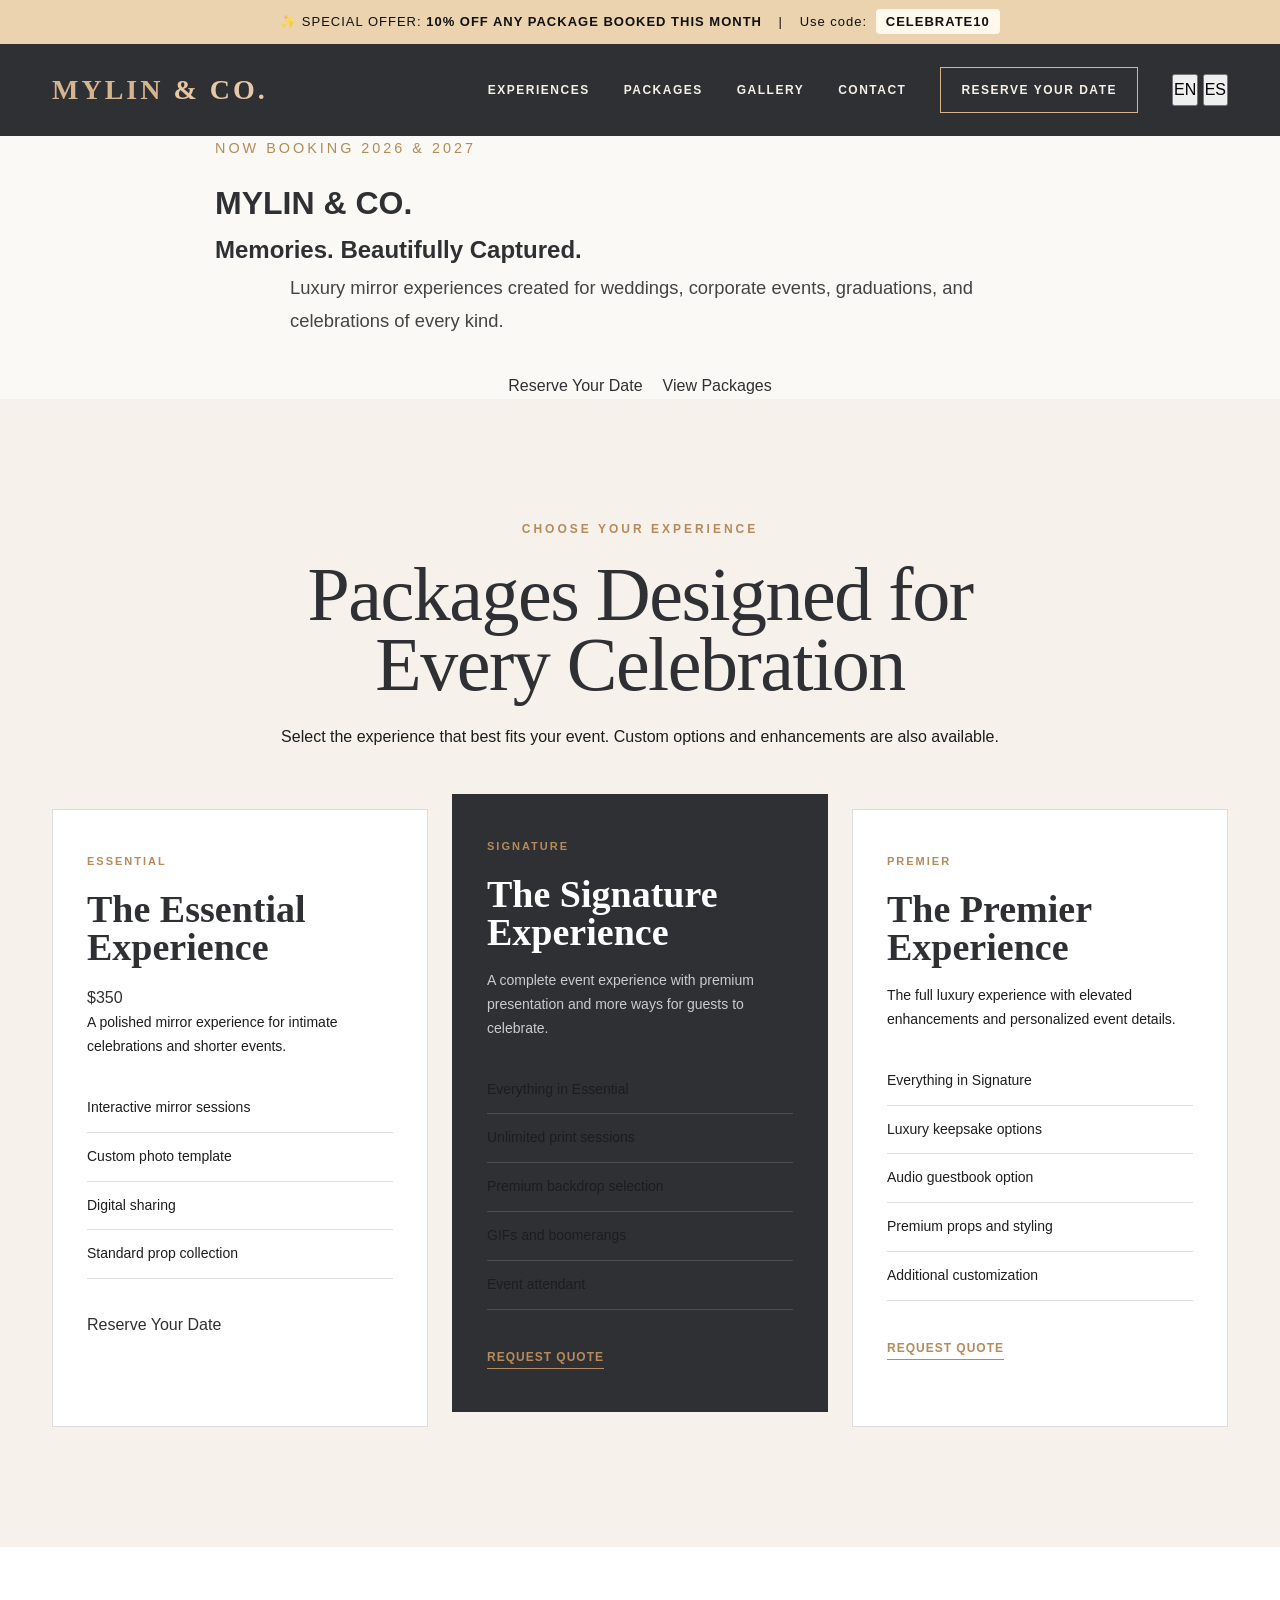
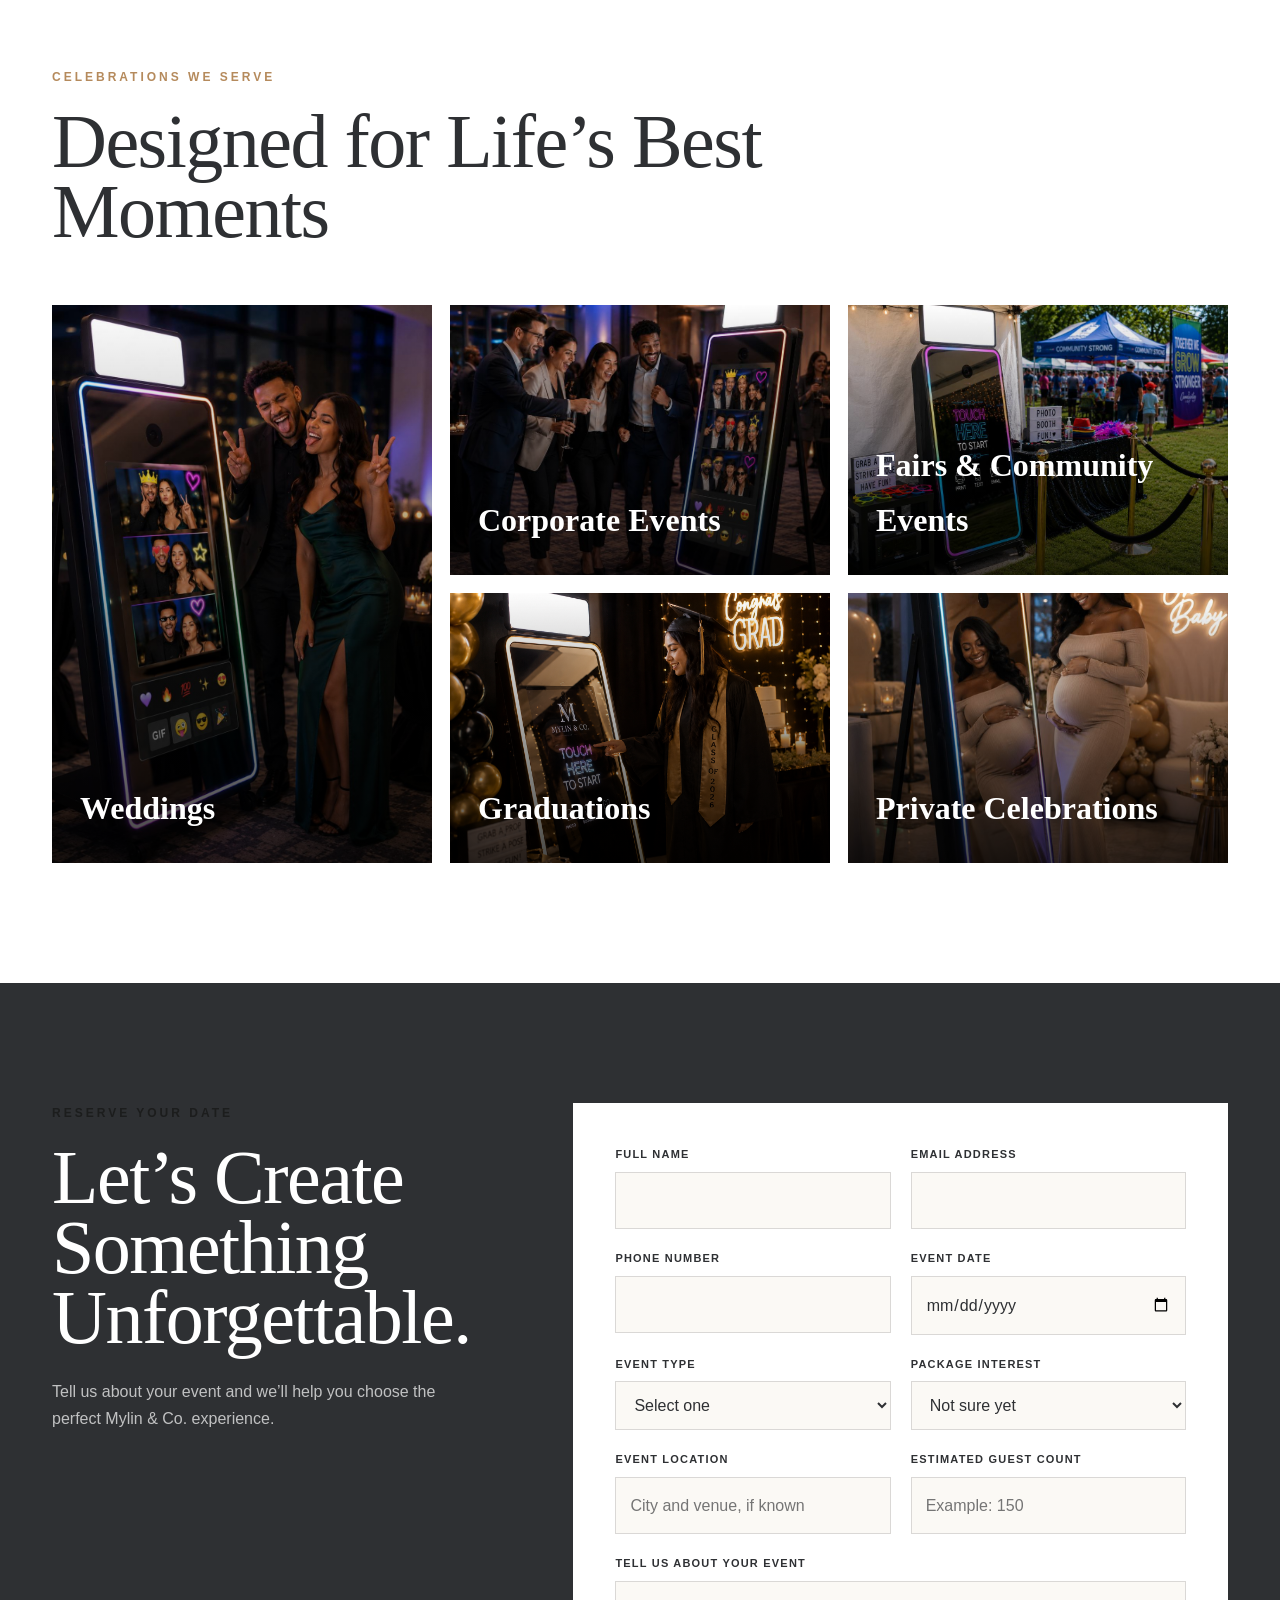
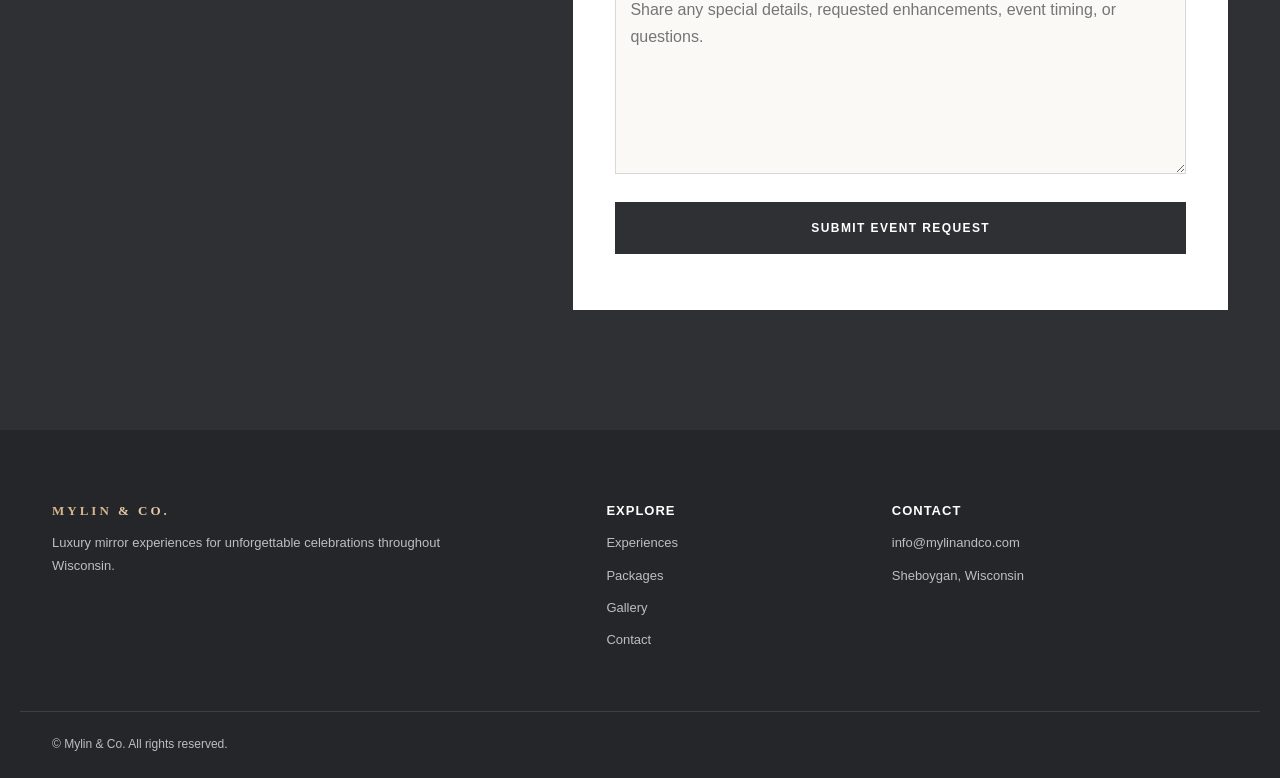
==== index.html @ 49580634 "first commit" ====
<!DOCTYPE html>

<html lang="en">
     

<head>
    <meta charset="UTF-8">

    <meta
        name="viewport"
        content="width=device-width, initial-scale=1.0"
    >

    <meta
        name="description"
        content="Mylin & Co. creates luxury mirror experiences for weddings, corporate events, graduations and celebrations."
    >

    <title>Mylin & Co. | Luxury Mirror Experiences</title>

    <link rel="stylesheet" href="css/style.css">

    <link rel="icon" type="image/x-icon" href="favicon.ico">
</head>

<body>
    <!-- PROMO BANNER -->
    <div class="promo-banner">
        <span>✨ SPECIAL OFFER:</span>
        <strong>10% OFF ANY PACKAGE BOOKED THIS MONTH</strong>
        <span class="promo-divider">|</span>
        <span>Use code:</span>
        <strong class="promo-code">CELEBRATE10</strong>
    </div>


  <header class="site-header">

    <div class="container nav-container">

      <a href="index.html" class="brand">

        MYLIN <span>&amp; CO.</span>

      </a>

      <button

        class="menu-button"

        id="menuButton"

        type="button"

        aria-label="Open navigation menu"

        aria-expanded="false"

        aria-controls="mainNav"

      >

        <span></span>

        <span></span>

        <span></span>

      </button>

      <nav class="main-nav" id="mainNav">

        <a href="#experiences">Experiences</a>

        <a href="#packages">Packages</a>

        <a href="#gallery">Gallery</a>

        <a href="#contact">Contact</a>

        <a href="#contact" class="nav-button">

          Reserve Your Date

        </a>

        <div class="language-switcher">
            <button type="button" id="englishBtn">EN</button>
            <button type="button" id="spanishBtn">ES</button>
        </div>
      </nav>

    </div>

  </header>

  <main>

    <!-- HERO SECTION -->

  <div class="hero-content">
    <p class="hero-kicker">NOW BOOKING 2026 &amp; 2027</p>

    <h1>MYLIN &amp; CO.</h1>

    <h2>Memories. Beautifully Captured.</h2>

    <p class="hero-description">
      Luxury mirror experiences created for weddings, corporate events,
      graduations, and celebrations of every kind.
    </p>

    <div class="hero-buttons">
      <a href="#inquiry" class="btn btn-primary">Reserve Your Date</a>
      <a href="#packages" class="btn btn-secondary">View Packages</a>
    </div>
  </div>

  <div class=""hero-image>
    <img src=""images/mylin-andco.png" alt=""Mylin & Co. luxury mirror experience">

  </div>
</section>


    <!-- PACKAGES SECTION -->

    <section class="packages-section" id="packages">

      <div class="container">

        <div class="section-heading centered">

          <p class="eyebrow">Choose Your Experience</p>

          <h2>Packages Designed for Every Celebration</h2>

          <p>

            Select the experience that best fits your event.

            Custom options and enhancements are also available.

          </p>

        </div>

        <div class="package-grid">

          <article class="package-card">

            <p class="package-label">Essential</p>

            <h3>The Essential Experience</h3>
            <p class="package-price">$350</p>

            <p class="package-description">

              A polished mirror experience for intimate celebrations

              and shorter events.

            </p>

            <ul>

              <li>Interactive mirror sessions</li>

              <li>Custom photo template</li>

              <li>Digital sharing</li>

              <li>Standard prop collection</li>

            </ul>

            <a href="#contact" class="btn btn-secondary">

              Reserve Your Date

            </a>

          </article>

          <article class="package-card featured-package">


            <p class="package-label">Signature</p>

            <h3>The Signature Experience</h3>

            <p class="package-description">

              A complete event experience with premium presentation

              and more ways for guests to celebrate.

            </p>

            <ul>

              <li>Everything in Essential</li>

              <li>Unlimited print sessions</li>

              <li>Premium backdrop selection</li>

              <li>GIFs and boomerangs</li>

              <li>Event attendant</li>

            </ul>

            <a href="#contact" class="text-link">

              Request Quote

            </a>

          </article>

          <article class="package-card">

            <p class="package-label">Premier</p>

            <h3>The Premier Experience</h3>

            <p class="package-description">

              The full luxury experience with elevated enhancements

              and personalized event details.

            </p>

            <ul>

              <li>Everything in Signature</li>

              <li>Luxury keepsake options</li>

              <li>Audio guestbook option</li>

              <li>Premium props and styling</li>

              <li>Additional customization</li>

            </ul>

            <a href="#contact" class="text-link">

              Request Quote

            </a>

          </article>

        </div>

      </div>

    </section>

    <!-- GALLERY SECTION -->

    <section class="gallery-section" id="gallery">

      <div class="container">

        <div class="section-heading">

          <p class="eyebrow">Celebrations We Serve</p>

          <h2>Designed for Life’s Best Moments</h2>

        </div>

        <div class="gallery-grid">

          <article class="gallery-card large-card">

            <img

              src="images/couple-wedding.png"

              alt="Luxury wedding mirror experience"

            >

            <div class="gallery-overlay">

              <h3>Weddings</h3>

            </div>

          </article>

          <article class="gallery-card">

            <img

              src="images/corporate-mock.png"

              alt="Corporate luxury mirror experience"

            >

            <div class="gallery-overlay">

              <h3>Corporate Events</h3>

            </div>

          </article>

          <article class="gallery-card clickable-gallery">

            <img
                src="images/community-fair.jpg"
                alt="Fair and Community Events"
                onclick="openLightbox
                    'images/community-fair.jpg',
                    'Mylin & Co. at the Sheboygan County Fair'
                ) "
            >

            <div class="gallery-overlay">
                <h3>Fairs &amp; Community Events</h3>
            </div>

          </article>

          <article class="gallery-card">

            <img

                src="images/graduation.jpg"
                alt="Graduation luxury mirror experience"

            >

            <div class="gallery-overlay">

              <h3>Graduations</h3>

            </div>

          </article>

          <article class="gallery-card">

            <img

              src="images/baby-shower.png"

              alt="Elegant private celebration mirror experience"

            >

            <div class="gallery-overlay">

              <h3>Private Celebrations</h3>

            </div>

          </article>

        </div>

      </div>

    </section>

    <!-- CONTACT SECTION -->

    <section class="contact-section" id="contact">

      <div class="container contact-grid">

        <div class="contact-content">

          <p class="eyebrow">Reserve Your Date</p>

          <h2>

            Let’s Create Something<br>

            Unforgettable.

          </h2>

          <p>

            Tell us about your event and we’ll help you choose the

            perfect Mylin &amp; Co. experience.

          </p>

        </div>

        <form

          class="contact-form"

          id="contactForm"

          action="https://formsubmit.co/info@mylinandco.com"

          method="POST"

        >

          <!-- FormSubmit settings -->

          <input

            type="hidden"

            name="_subject"

            value="New Mylin & Co. Event Request"

          >

          <input

            type="hidden"

            name="_template"

            value="table"

          >

          <input

            type="hidden"

            name="_captcha"

            value="false"

          >

          <input

            type="text"

            name="_honey"

            style="display: none;"

            tabindex="-1"

            autocomplete="off"

          >

          <div class="form-row">

            <div class="form-group">

              <label for="name">Full Name</label>

              <input

                type="text"

                id="name"

                name="Full Name"

                autocomplete="name"

                required

              >

            </div>

            <div class="form-group">

              <label for="email">Email Address</label>

              <input

                type="email"

                id="email"

                name="Email Address"

                autocomplete="email"

                required

              >

            </div>

          </div>

          <div class="form-row">

            <div class="form-group">

              <label for="phone">Phone Number</label>

              <input

                type="tel"

                id="phone"

                name="Phone Number"

                autocomplete="tel"

              >

            </div>

            <div class="form-group">

              <label for="eventDate">Event Date</label>

              <input

                type="date"

                id="eventDate"

                name="Event Date"

                required

              >

            </div>

          </div>

          <div class="form-row">

            <div class="form-group">

              <label for="eventType">Event Type</label>

              <select

                id="eventType"

                name="Event Type"

                required

              >

                <option value="">Select one</option>

                <option value="Wedding">Wedding</option>

                <option value="Corporate Event">

                  Corporate Event

                </option>

                <option value="Fair or Community Event">

                  Fair or Community Event

                </option>

                <option value="Graduation">

                  Graduation

                </option>

                <option value="School Event">

                  School Event

                </option>

                <option value="Private Celebration">

                  Private Celebration

                </option>

                <option value="Other">

                  Other

                </option>

              </select>

            </div>

            <div class="form-group">

              <label for="packageInterest">Package Interest</label>

              <select

                id="packageInterest"

                name="Package Interest"

              >

                <option value="">Not sure yet</option>

                <option value="Essential Experience">

                  Essential Experience

                </option>

                <option value="Signature Experience">

                  Signature Experience

                </option>

                <option value="Premier Experience">

                  Premier Experience

                </option>

                <option value="Custom Experience">

                  Custom Experience

                </option>

              </select>

            </div>

          </div>

          <div class="form-row">

            <div class="form-group">

              <label for="location">Event Location</label>

              <input

                type="text"

                id="location"

                name="Event Location"

                placeholder="City and venue, if known"

              >

            </div>

            <div class="form-group">

              <label for="guestCount">Estimated Guest Count</label>

              <input

                type="number"

                id="guestCount"

                name="Estimated Guest Count"

                min="1"

                placeholder="Example: 150"

              >

            </div>

          </div>

          <div class="form-group">

            <label for="message">Tell Us About Your Event</label>

            <textarea

              id="message"

              name="Event Details"

              rows="6"

              placeholder="Share any special details, requested enhancements, event timing, or questions."

              required

            ></textarea>

          </div>

          <button

            type="submit"

            class="button button-dark form-button"

          >

            Submit Event Request

          </button>

          <p class="form-message" id="formMessage"></p>

        </form>

      </div>

    </section>

  </main>

  <!-- FOOTER -->

  <footer class="site-footer">

    <div class="container footer-grid">

      <div>

        <a href="index.html" class="brand footer-brand">

          MYLIN <span>&amp; CO.</span>

        </a>

        <p>

          Luxury mirror experiences for unforgettable celebrations

          throughout Wisconsin.

        </p>

      </div>

      <div>

        <p class="footer-heading">Explore</p>

        <a href="#experiences">Experiences</a>

        <a href="#packages">Packages</a>

        <a href="#gallery">Gallery</a>

        <a href="#contact">Contact</a>

      </div>

      <div>

        <p class="footer-heading">Contact</p>

        <a href="mailto:info@mylinandco.com">

          info@mylinandco.com

        </a>

        <p>Sheboygan, Wisconsin </p>

      </div>

    </div>

    <div class="container footer-bottom">

      <p>

        &copy; <span id="currentYear"></span>

        Mylin &amp; Co. All rights reserved.

      </p>

    </div>

  </footer>

  <script src="scripts/script.js"></script>
<!-- PHOTO LIGHTBOX -->
<div id="photoLightbox" class="lightbox">

    <button
        class="lightbox-close"
        type="button"
        aria-label="Close photo"
        onclick="closeLightbox()"
    >
        &times;
    </button>

    <img
        id="lightboxImage"
        class="lightbox-image"
        src=""
        alt=""
    >

</div>

<script>
function openLightbox(imageSrc, imageAlt) {

    const lightbox = document.getElementById("photoLightbox");
    const image = document.getElementById("lightboxImage");

    image.src = imageSrc;
    image.alt = imageAlt;

    lightbox.classList.add("lightbox-open");

    document.body.style.overflow = "hidden";
}

function closeLightbox() {

    const lightbox = document.getElementById("photoLightbox");

    lightbox.classList.remove("lightbox-open");

    document.body.style.overflow = "";
}

document.getElementById("photoLightbox").addEventListener("click", function(event) {

    if (event.target === this) {
        closeLightbox();
    }

});

document.addEventListener("keydown", function(event) {

    if (event.key === "Escape") {
        closeLightbox();
    }

});
</script>

</body>

</html>
---- css/style.css ----
/* ==============================
   FIX HEADER / HERO OVERLAP
================================ */

header {
    position: relative;
    z-index: 1000;
}

.hero,
.hero-section,
.home-hero {
    position: relative;
    z-index: 1;
    padding-top: 80px;
    padding-bottom: 90px;
    min-height: 520px;
}

.hero h1,
.hero-section h1,
.home-hero h1 {
    margin-top: 0;
    line-height: 1.05;
}

.hero p,
.hero-section p,
.home-hero p {
    line-height: 1.7;
    max-width: 650px;
}

.hero-content {
    position: relative;
    z-index: 2;
}


@import url(
  "https://fonts.googleapis.com/css2?family=Cormorant+Garamond:wght@400;500;600&family=Montserrat:wght@400;500;600&display=swap"
);

:root {
  --ivory: #f6f2eb;
  --light-ivory: #fbf9f5;
  --charcoal: #2e3033;
  --soft-charcoal: #1c1d1d;
  --gold: #b58a5c;
  --light-gold: #d5b58f;
  --white: #ffffff;
  --border: rgba(46, 48, 51, 0.16);
  --shadow: 0 24px 60px rgba(36, 35, 33, 0.12);
}

* {
  box-sizing: border-box;
  margin: 0;
  padding: 0;
}

html {
  scroll-behavior: smooth;
}

body {
  background: var(--light-ivory);
  color: var(--charcoal);
  font-family: "Montserrat", sans-serif;
  line-height: 1.7;
}

img {
  display: block;
  max-width: 100%;
}

a {
  color: inherit;
  text-decoration: none;
}

button,
input,
select,
textarea {
  font: inherit;
}

.container {
  margin: 0 auto;
  max-width: 1240px;
  padding-left: 32px;
  padding-right: 32px;
  width: 100%;
}

.site-header {
  background: var(--charcoal);
  color: var(--white);
  position: sticky;
  top: 0;
  z-index: 1000;
}

.nav-container {
  align-items: center;
  display: flex;
  justify-content: space-between;
  min-height: 92px;
}

.brand {
  color: var(--light-gold);
  font-family: "Cormorant Garamond", serif;
  font-size: 28px;
  font-weight: 600;
  letter-spacing: 3px;
}

.brand span {
  color: #e7c8a6;
}

.main-nav {
  align-items: center;
  display: flex;
  gap: 34px;
}

.main-nav a {
  color: #f5efe7;
  font-size: 12px;
  font-weight: 600;
  letter-spacing: 1.5px;
  text-transform: uppercase;
  transition: color 0.25s ease;
}

.main-nav a:hover {
  color: var(--light-gold);
}

.nav-button {
  border: 1px solid var(--light-gold);
  padding: 12px 20px;
}

.menu-button {
  background: transparent;
  border: 0;
  cursor: pointer;
  display: none;
  width: 34px;
}

.menu-button span {
  background: var(--white);
  display: block;
  height: 2px;
  margin: 6px 0;
  width: 100%;
}

.hero {
  background:
    radial-gradient(
      circle at 15% 20%,
      rgba(213, 181, 143, 0.15),
      transparent 35%
    ),
    var(--ivory);
  overflow: hidden;
  padding: 95px 0 110px;
}

.hero-grid {
  align-items: center;
  display: grid;
  gap: 80px;
  grid-template-columns: 1.05fr 0.95fr;
}

.eyebrow {
  color: var(--gold);
  font-size: 12px;
  font-weight: 600;
  letter-spacing: 3px;
  margin-bottom: 20px;
  text-transform: uppercase;
}

.hero h1,
.section-heading h2,
.contact-section h2 {
  font-family: "Cormorant Garamond", serif;
  font-weight: 500;
  letter-spacing: -1.5px;
  line-height: 0.92;
}

.hero h1 {
  font-size: clamp(68px, 8vw, 112px);
  margin-bottom: 30px;
}

.hero-description {
  color: var(--soft-charcoal);
  font-size: 16px;
  margin-bottom: 34px;
  max-width: 620px;
}

.hero-buttons {
  display: flex;
  flex-wrap: wrap;
  gap: 14px;
}

.button {
  align-items: center;
  border: 1px solid var(--charcoal);
  cursor: pointer;
  display: inline-flex;
  font-size: 12px;
  font-weight: 600;
  justify-content: center;
  letter-spacing: 1.4px;
  min-height: 52px;
  padding: 14px 25px;
  text-transform: uppercase;
  transition:
    background 0.25s ease,
    color 0.25s ease,
    transform 0.25s ease;
}

.button:hover {
  transform: translateY(-2px);
}

.button-dark {
  background: var(--charcoal);
  color: var(--white);
}

.button-dark:hover {
  background: var(--gold);
  border-color: var(--gold);
}

.button-light {
  background: transparent;
  color: var(--charcoal);
}

.button-light:hover {
  background: var(--white);
}

.hero-image-wrap {
  animation: slideIn 1s ease both;
}

.image-frame {
  background: var(--white);
  border-radius: 150px 150px 18px 18px;
  box-shadow: var(--shadow);
  padding: 18px;
}

.hero-image {
  aspect-ratio: 4 / 5;
  border-radius: 135px 135px 10px 10px;
  object-fit: cover;
  width: 100%;
}

.experience-section,
.packages-section,
.gallery-section,
.contact-section {
  padding: 120px 0;
}

.experience-section {
  background: var(--white);
}

.section-heading {
  margin-bottom: 58px;
  max-width: 760px;
}

.section-heading.centered {
  margin-left: auto;
  margin-right: auto;
  text-align: center;
}

.section-heading h2,
.contact-section h2 {
  font-size: clamp(48px, 6vw, 76px);
  margin-bottom: 24px;
}

.section-heading p:not(.eyebrow),
.contact-section p {
  color: var(--soft-charcoal);
}

.feature-grid {
  display: grid;
  gap: 26px;
  grid-template-columns: repeat(3, 1fr);
}

.feature-card {
  border-top: 1px solid var(--border);
  padding: 34px 24px 20px 0;
}

.feature-number {
  color: var(--gold);
  font-family: "Cormorant Garamond", serif;
  font-size: 26px;
  margin-bottom: 34px;
}

.feature-card h3,
.package-card h3,
.gallery-overlay h3 {
  font-family: "Cormorant Garamond", serif;
  font-weight: 600;
}

.feature-card h3 {
  font-size: 32px;
  line-height: 1.05;
  margin-bottom: 16px;
}

.feature-card p:last-child {
  color: var(--soft-charcoal);
  font-size: 14px;
}

.packages-section {
  background: var(--ivory);
}

.package-grid {
  align-items: stretch;
  display: grid;
  gap: 24px;
  grid-template-columns: repeat(3, 1fr);
}

.package-card {
  background: var(--white);
  border: 1px solid var(--border);
  padding: 42px 34px;
  position: relative;
}

.featured-package {
  background: var(--charcoal);
  color: var(--white);
  transform: translateY(-15px);
}

.popular-badge {
  background: var(--gold);
  color: var(--white);
  font-size: 10px;
  font-weight: 600;
  letter-spacing: 1.5px;
  padding: 8px 12px;
  position: absolute;
  right: 18px;
  text-transform: uppercase;
  top: 18px;
}

.package-label {
  color: var(--gold);
  font-size: 11px;
  font-weight: 600;
  letter-spacing: 2px;
  margin-bottom: 20px;
  text-transform: uppercase;
}

.package-card h3 {
  font-size: 38px;
  line-height: 1;
  margin-bottom: 18px;
}

.package-description {
  color: var(--soft-charcoal);
  font-size: 14px;
  margin-bottom: 25px;
}

.featured-package .package-description,
.featured-package li {
  color: rgba(255, 255, 255, 0.75);
}

.package-card ul {
  list-style: none;
  margin-bottom: 32px;
}

.package-card li {
  border-bottom: 1px solid var(--border);
  color: var(--soft-charcoal);
  font-size: 14px;
  padding: 12px 0;
}

.featured-package li {
  border-color: rgba(255, 255, 255, 0.14);
}

.text-link {
  border-bottom: 1px solid currentColor;
  color: var(--gold);
  font-size: 12px;
  font-weight: 600;
  letter-spacing: 1px;
  padding-bottom: 4px;
  text-transform: uppercase;
}

.gallery-section {
  background: var(--white);
}

.gallery-grid {
  display: grid;
  gap: 18px;
  grid-auto-rows: 270px;
  grid-template-columns: repeat(3, 1fr);
}

.gallery-card {
  overflow: hidden;
  position: relative;
}

.gallery-card.large-card {
  grid-row: span 2;
}

.gallery-card img {
  height: 100%;
  object-fit: cover;
  transition: transform 0.5s ease;
  width: 100%;
}

.gallery-card:hover img {
  transform: scale(1.04);
}

.gallery-overlay {
  align-items: flex-end;
  background:
    linear-gradient(
      to top,
      rgba(0, 0, 0, 0.72),
      rgba(0, 0, 0, 0)
    );
  bottom: 0;
  color: var(--white);
  display: flex;
  left: 0;
  padding: 28px;
  position: absolute;
  right: 0;
  top: 0;
}

.gallery-overlay h3 {
  font-size: 32px;
}

.contact-section {
  background: var(--charcoal);
  color: var(--white);
}

.contact-grid {
  align-items: start;
  display: grid;
  gap: 85px;
  grid-template-columns: 0.8fr 1.2fr;
}

.contact-section h2 {
  margin-bottom: 25px;
}

.contact-section p:not(.eyebrow) {
  color: rgba(255, 255, 255, 0.7);
}

.contact-form {
  background: var(--white);
  color: var(--charcoal);
  padding: 42px;
}

.form-row {
  display: grid;
  gap: 20px;
  grid-template-columns: repeat(2, 1fr);
}

.form-group {
  margin-bottom: 20px;
}

.form-group label {
  display: block;
  font-size: 11px;
  font-weight: 600;
  letter-spacing: 1.2px;
  margin-bottom: 8px;
  text-transform: uppercase;
}

.form-group input,
.form-group select,
.form-group textarea {
  background: var(--light-ivory);
  border: 1px solid var(--border);
  color: var(--charcoal);
  outline: none;
  padding: 14px;
  width: 100%;
}

.form-group input:focus,
.form-group select:focus,
.form-group textarea:focus {
  border-color: var(--gold);
}

.form-button {
  width: 100%;
}

.form-message {
  color: var(--charcoal);
  font-size: 13px;
  margin-top: 14px;
}

.site-footer {
  background: #242629;
  color: rgba(255, 255, 255, 0.7);
  padding: 70px 0 24px;
}

.footer-grid {
  display: grid;
  gap: 50px;
  grid-template-columns: 1.5fr 0.7fr 1fr;
}

.footer-brand {
  display: inline-block;
  margin-bottom: 18px;
}

.footer-grid > div:first-child p {
  max-width: 420px;
}

.footer-grid a,
.footer-grid p {
  display: block;
  font-size: 13px;
  margin-bottom: 10px;
}

.footer-heading {
  color: var(--white);
  font-weight: 600;
  letter-spacing: 1px;
  text-transform: uppercase;
}

.footer-bottom {
  border-top: 1px solid rgba(255, 255, 255, 0.12);
  margin-top: 50px;
  padding-top: 22px;
}

.footer-bottom p {
  font-size: 12px;
}

@keyframes slideIn {
  from {
    opacity: 0;
    transform: translateX(35px);
  }

  to {
    opacity: 1;
    transform: translateX(0);
  }
}

@media (max-width: 900px) {
  .menu-button {
    display: block;
  }

  .main-nav {
    align-items: stretch;
    background: var(--charcoal);
    display: none;
    flex-direction: column;
    gap: 0;
    left: 0;
    padding: 24px 32px 32px;
    position: absolute;
    right: 0;
    top: 92px;
  }

  .main-nav.open {
    display: flex;
  }

  .main-nav a {
    border-bottom: 1px solid rgba(255, 255, 255, 0.12);
    padding: 16px 0;
  }

  .nav-button {
    border: 0;
  }

  .hero-grid,
  .contact-grid {
    grid-template-columns: 1fr;
  }

  .hero-grid {
    gap: 55px;
  }

  .feature-grid,
  .package-grid {
    grid-template-columns: 1fr;
  }

  .featured-package {
    transform: none;
  }

  .gallery-grid {
    grid-template-columns: repeat(2, 1fr);
  }

  .footer-grid {
    grid-template-columns: 1fr 1fr;
  }
}

@media (max-width: 620px) {
  .container {
    padding-left: 20px;
    padding-right: 20px;
  }

  .nav-container {
    min-height: 78px;
  }

  .brand {
    font-size: 23px;
  }

  .main-nav {
    top: 78px;
  }

  .hero {
    padding: 70px 0 80px;
  }

  .hero h1 {
    font-size: 58px;
  }

  .hero-buttons {
    flex-direction: column;
  }

  .button {
    width: 100%;
  }

  .experience-section,
  .packages-section,
  .gallery-section,
  .contact-section {
    padding: 82px 0;
  }

  .section-heading h2,
  .contact-section h2 {
    font-size: 46px;
  }

  .gallery-grid {
    display: block;
  }

  .gallery-card {
    height: 300px;
    margin-bottom: 16px;
  }

  .form-row {
    grid-template-columns: 1fr;
  }

  .contact-form {
    padding: 28px 20px;
  }

  .footer-grid {
    grid-template-columns: 1fr;
  }
}
/* ===== HERO SECTION ===== */

.hero {
  position: relative;
  min-height: 90vh;
  display: flex;
  align-items: center;
  justify-content: center;
  text-align: center;
  padding: 120px 24px 80px;
  background-position: center;
  background-size: cover;
  background-repeat: no-repeat;
  overflow: hidden;
}

.hero-overlay {
  position: absolute;
  inset: 0;
  background: rgba(255, 250, 246, 0.72);
}

.hero-content {
  position: relative;
  z-index: 2;
  max-width: 850px;
  margin: auto;
}

.hero-kicker {
  font-size: 0.9rem;
  letter-spacing: 3px;
  text-transform: uppercase;
  color: #b08d57;
  margin-bottom: 15px;
}

.hero h1 {
  font-size: 5rem;
  font-weight: 600;
  color: #2b2b2b;
  margin-bottom: 10px;
}

.hero h2 {
  font-size: 2rem;
  font-style: italic;
  color: #b08d57;
  margin-bottom: 25px;
}

.hero-description {
  font-size: 1.15rem;
  line-height: 1.8;
  max-width: 700px;
  margin: auto;
  color: #444;
}

.hero-buttons {
  margin-top: 35px;
  display: flex;
  justify-content: center;
  gap: 20px;
  flex-wrap: wrap;
}

.hero .btn {
  display: inline-block;
  padding: 15px 35px;
  border-radius: 50px;
  text-decoration: none;
  font-weight: 600;
  transition: 0.3s;
}

.hero .btn-primary {
  background: #b08d57;
  color: #fff;
}

.hero .btn-primary:hover {
  background: #967548;
}

.hero .btn-secondary {
  border: 2px solid #b08d57;
  color: #b08d57;
  background: transparent;
}

.hero .btn-secondary:hover {
  background: #b08d57;
  color: #fff;
}

@media (max-width: 768px) {
  .hero h1 {
    font-size: 3.2rem;
  }

  .hero h2 {
    font-size: 1.6rem;
  }

  .hero-description {
    font-size: 1rem;
  }

  .hero-buttons {
    flex-direction: column;
    align-items: center;
  }

  .hero .btn {
    width: 90%;
    max-width: 300px;
  }
}

/* ==============================
   PROMO BANNER
================================ */

.promo-banner {
    width: 100%;
    background: #ead3ae;
    color: #111111;
    text-align: center;
    padding: 11px 20px;
    font-size: 13px;
    letter-spacing: 1px;
    font-family: Arial, sans-serif;
    position: relative;
    z-index: 9999;
}

.promo-banner strong {
    font-weight: 700;
}

.promo-divider {
    margin: 0 12px;
}

.promo-code {
    background: #fff8ed;
    padding: 5px 10px;
    border-radius: 4px;
    margin-left: 4px;
}
/* ==============================
   GALLERY LIGHTBOX
================================ */

.clickable-gallery img {
    cursor: pointer;
}

.lightbox {
    display: none;
    position: fixed;
    inset: 0;

    background: rgba(0, 0, 0, 0.92);

    z-index: 99999;

    align-items: center;
    justify-content: center;

    padding: 30px;
}

.lightbox.lightbox-open {
    display: flex;
}

.lightbox-image {
    max-width: 92%;
    max-height: 90vh;

    object-fit: contain;

    border: 4px solid #ffffff;

    box-shadow: 0 20px 60px rgba(0, 0, 0, 0.55);
}

.lightbox-close {
    position: absolute;

    top: 20px;
    right: 28px;

    background: transparent;
    border: none;

    color: #ffffff;

    font-size: 48px;
    cursor: pointer;
}

@media (max-width: 600px) {

    .lightbox {
        padding: 15px;
    }

    .lightbox-image {
        max-width: 100%;
        max-height: 84vh;
    }

    .lightbox-close {
        top: 10px;
        right: 15px;
    }
}
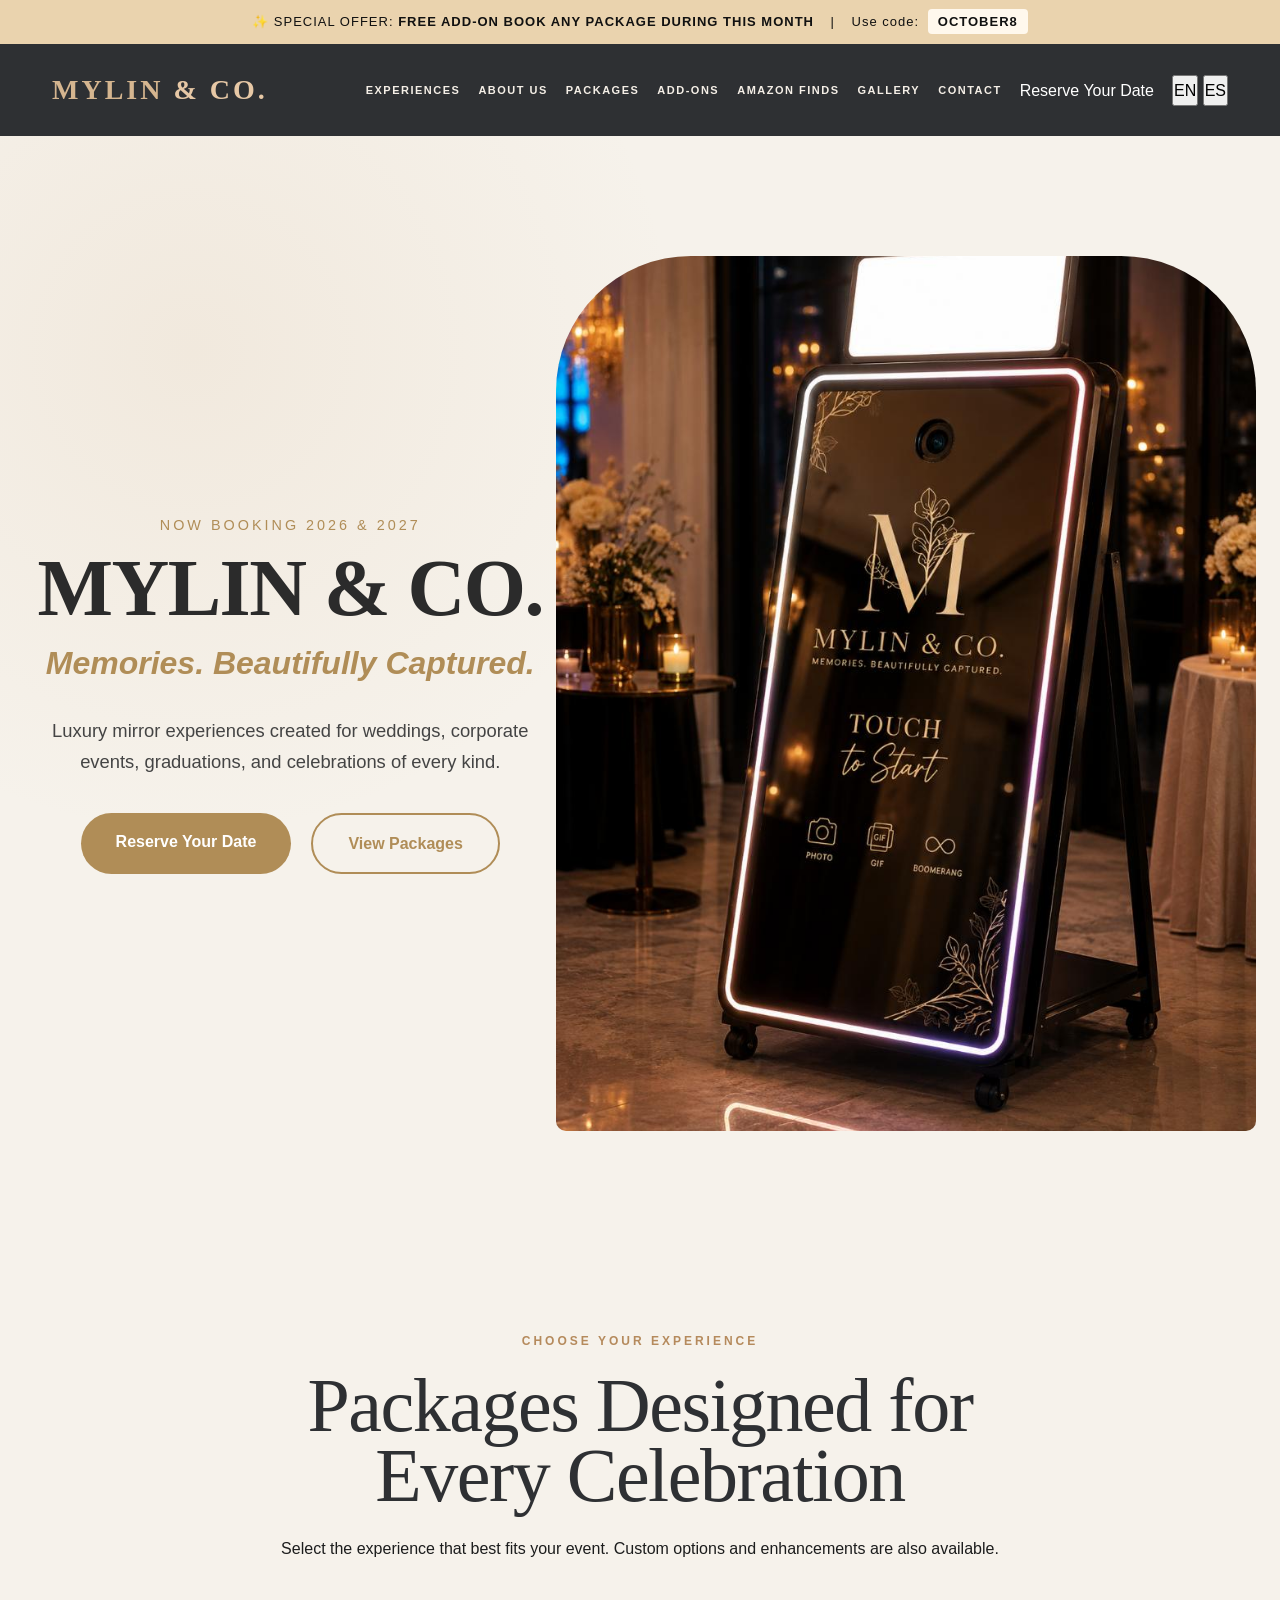
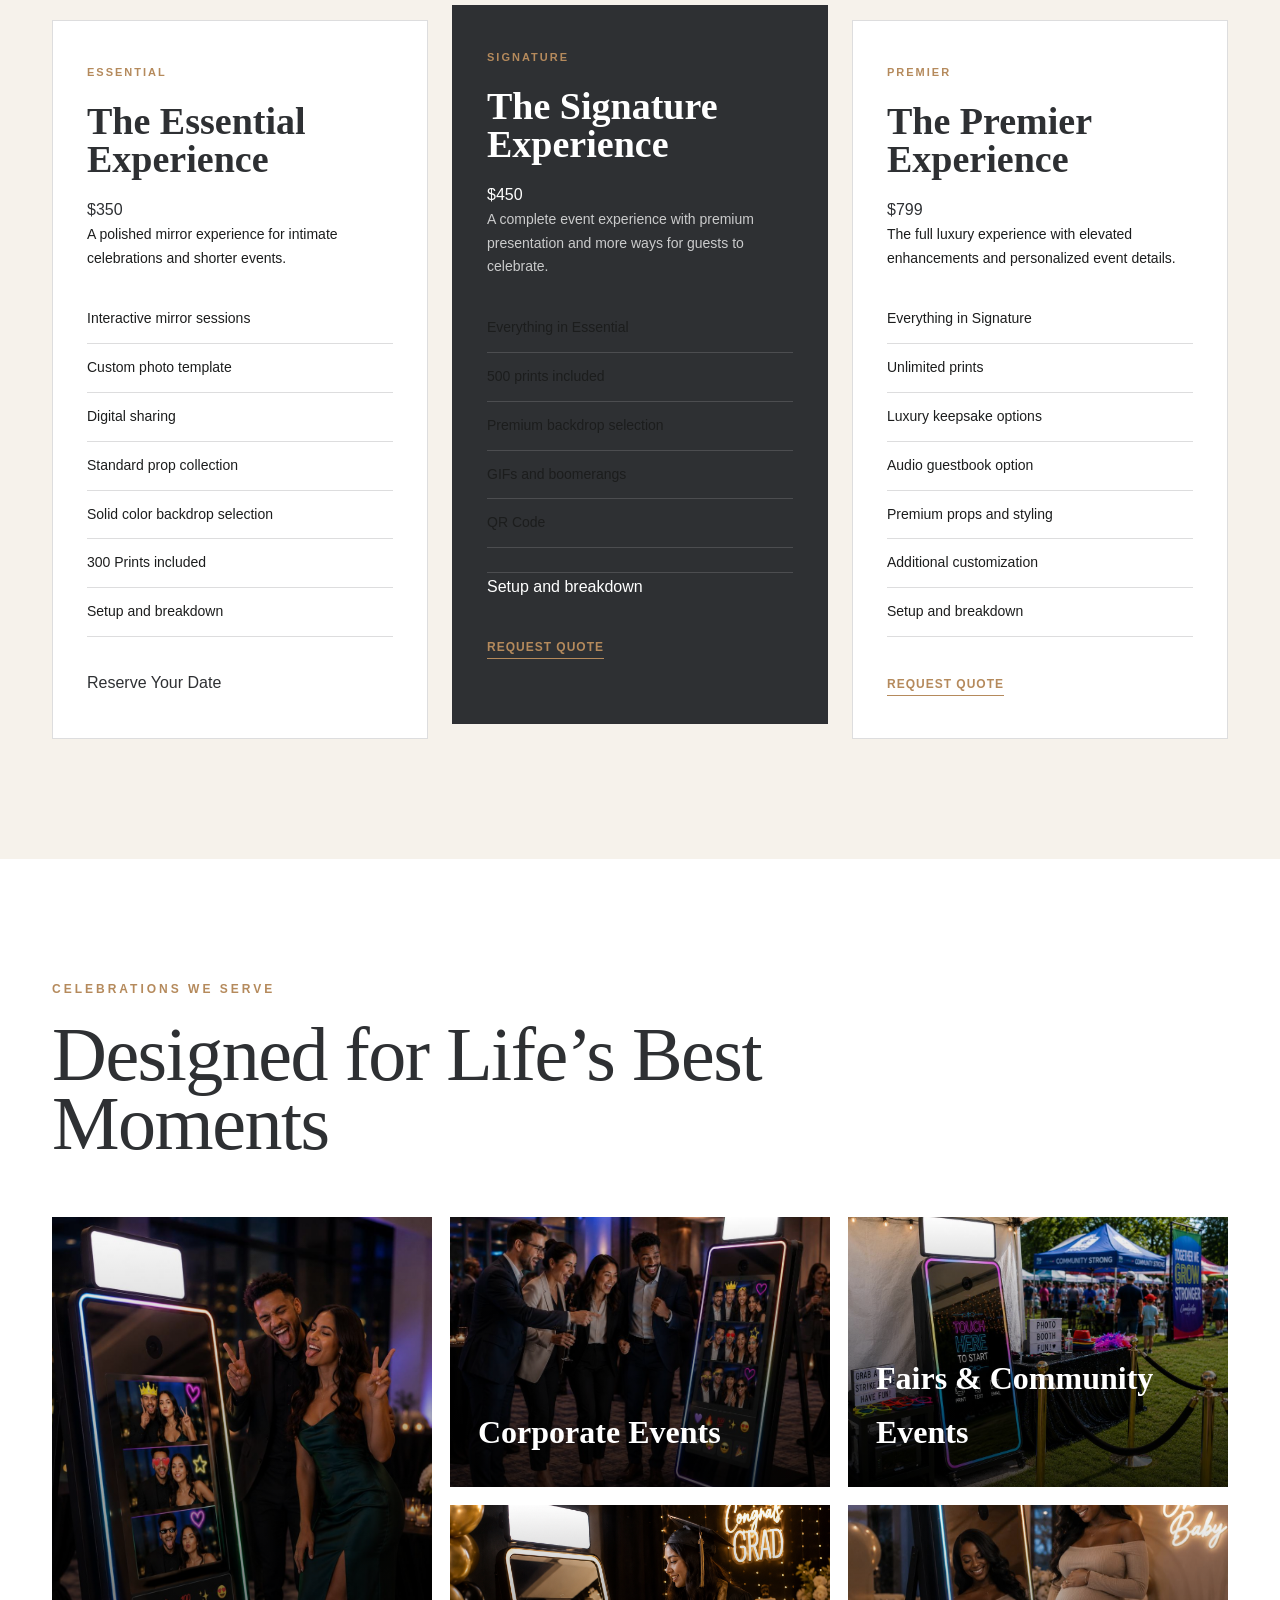
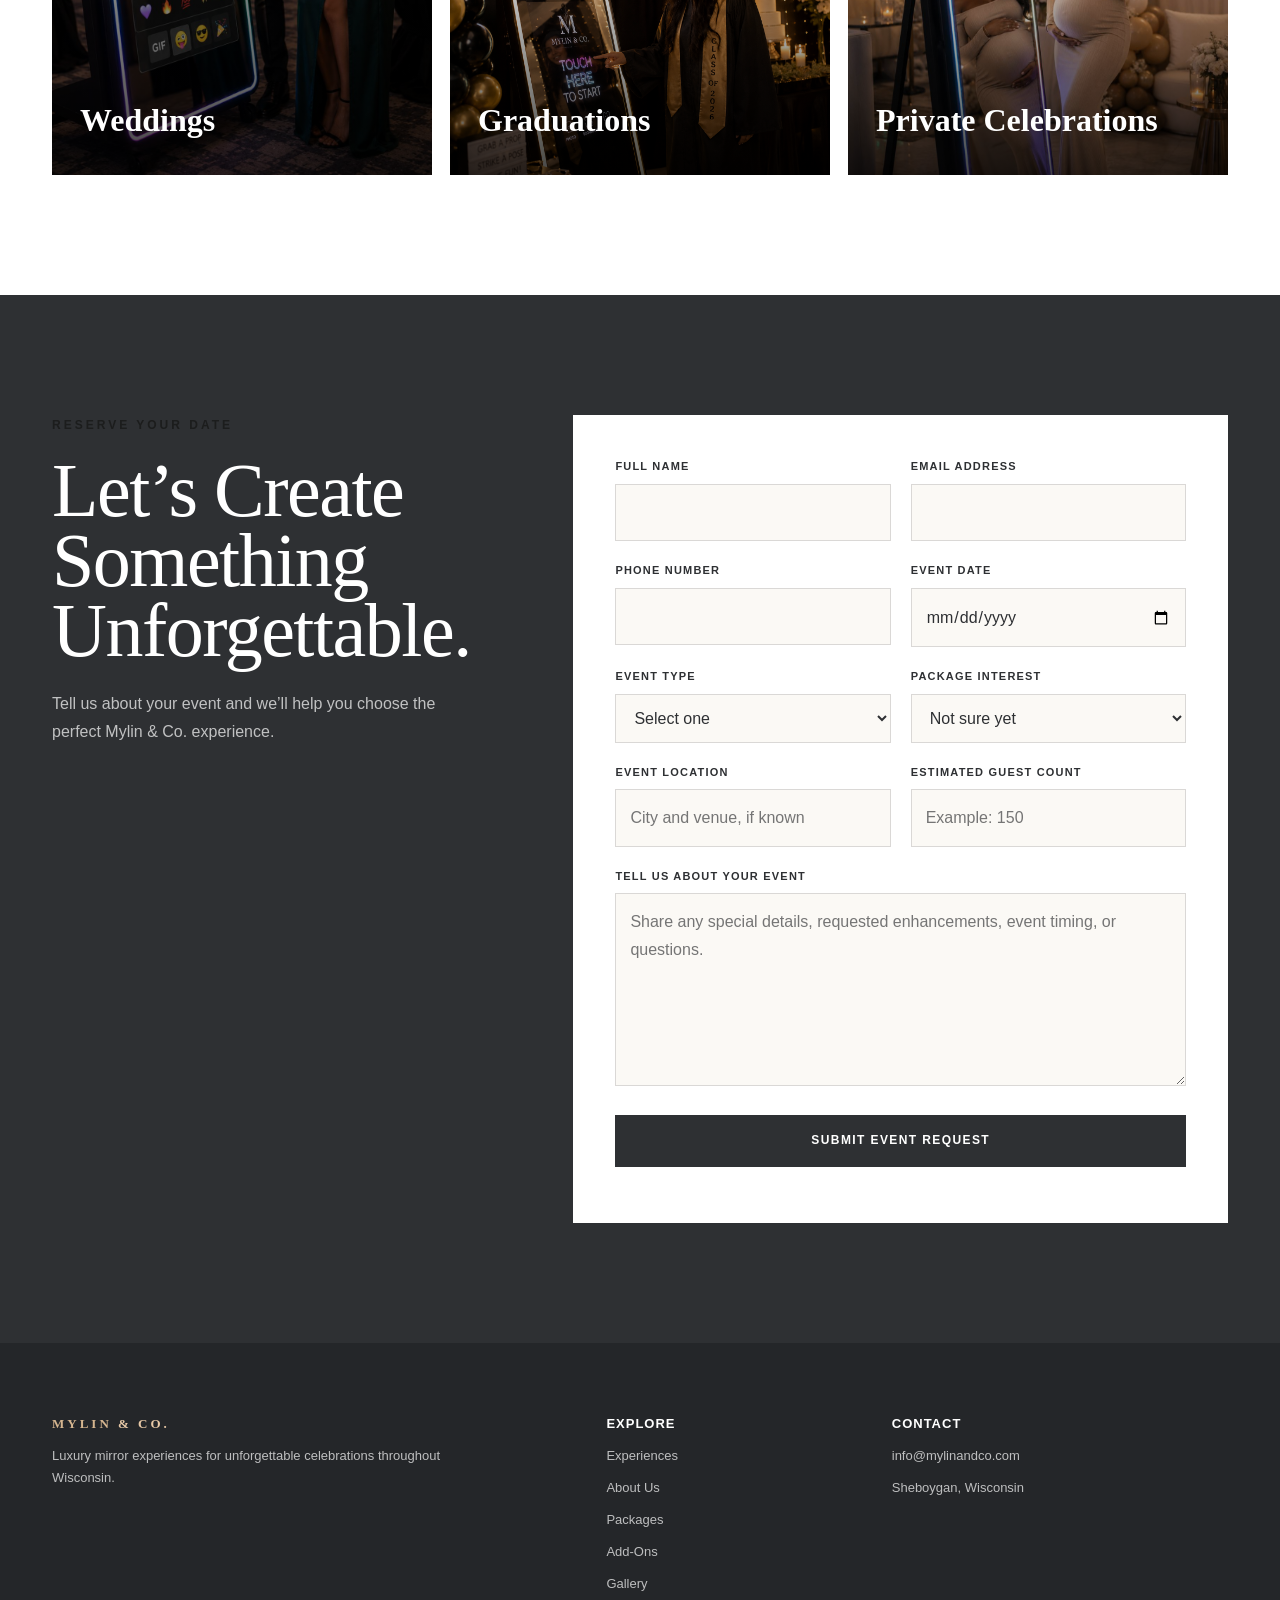
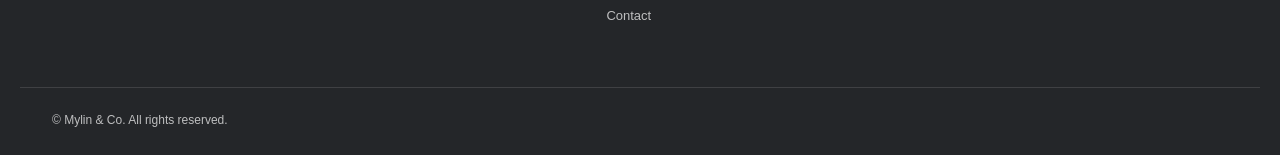
==== commit baf52265: "update website design" ====
--- a/index.html
+++ b/index.html
@@ -28,10 +28,10 @@
     <!-- PROMO BANNER -->
     <div class="promo-banner">
         <span>✨ SPECIAL OFFER:</span>
-        <strong>10% OFF ANY PACKAGE BOOKED THIS MONTH</strong>
+        <strong>FREE ADD-ON BOOK ANY PACKAGE DURING THIS MONTH</strong>
         <span class="promo-divider">|</span>
         <span>Use code:</span>
-        <strong class="promo-code">CELEBRATE10</strong>
+        <strong class="promo-code">OCTOBER8</strong>
     </div>
 
 
@@ -73,13 +73,17 @@
 
         <a href="#experiences">Experiences</a>
 
-        <a href="#packages">Packages</a>
-
+        <a href="about.html">About Us</a>
+        
+        <a href="#packages">Packages</a>  
+      
+        <a href="addons.html">Add-Ons</a>
+        
+        <a href="amazon-finds.html">Amazon Finds</a>
+        
         <a href="#gallery">Gallery</a>
-
+        
         <a href="#contact">Contact</a>
-
-        <a href="#contact" class="nav-button">
 
           Reserve Your Date
 
@@ -98,6 +102,7 @@
   <main>
 
     <!-- HERO SECTION -->
+<section id="home" class="hero hero-section">
 
   <div class="hero-content">
     <p class="hero-kicker">NOW BOOKING 2026 &amp; 2027</p>
@@ -117,8 +122,9 @@
     </div>
   </div>
 
-  <div class=""hero-image>
-    <img src=""images/mylin-andco.png" alt=""Mylin & Co. luxury mirror experience">
+  <div class="hero-image-wrap">
+  <img class="hero-image" src="images/mylin-andco.png" alt="Mylin &amp; Co. luxury mirror experience">
+</div>
 
   </div>
 </section>
@@ -173,6 +179,12 @@
 
               <li>Standard prop collection</li>
 
+              <li>Solid color backdrop selection</li>
+              
+              <li>300 Prints included</li>
+
+              <li>Setup and breakdown</li>
+
             </ul>
 
             <a href="#contact" class="btn btn-secondary">
@@ -190,6 +202,8 @@
 
             <h3>The Signature Experience</h3>
 
+            <p class="package-price">$450</p>
+
             <p class="package-description">
 
               A complete event experience with premium presentation
@@ -202,13 +216,15 @@
 
               <li>Everything in Essential</li>
 
-              <li>Unlimited print sessions</li>
+              <li>500 prints included</li>
 
               <li>Premium backdrop selection</li>
 
               <li>GIFs and boomerangs</li>
 
-              <li>Event attendant</li>
+              <li>QR Code</li>
+             
+              <li></li>Setup and breakdown</li>
 
             </ul>
 
@@ -226,6 +242,8 @@
 
             <h3>The Premier Experience</h3>
 
+            <p class="package-price">$799</p>
+
             <p class="package-description">
 
               The full luxury experience with elevated enhancements
@@ -238,6 +256,8 @@
 
               <li>Everything in Signature</li>
 
+              <li>Unlimited prints</li>
+
               <li>Luxury keepsake options</li>
 
               <li>Audio guestbook option</li>
@@ -246,6 +266,8 @@
 
               <li>Additional customization</li>
 
+              <li>Setup and breakdown</li>
+
             </ul>
 
             <a href="#contact" class="text-link">
@@ -314,22 +336,18 @@
 
           </article>
 
-          <article class="gallery-card clickable-gallery">
-
-            <img
-                src="images/community-fair.jpg"
-                alt="Fair and Community Events"
-                onclick="openLightbox
-                    'images/community-fair.jpg',
-                    'Mylin & Co. at the Sheboygan County Fair'
-                ) "
-            >
-
-            <div class="gallery-overlay">
-                <h3>Fairs &amp; Community Events</h3>
-            </div>
-
-          </article>
+          <article class="gallery-card">
+     <a href="images/community-fair.jpg" target="_blank">
+    <img
+      src="images/community-fair.jpg"
+      alt="Mylin &amp; Co. at the Sheboygan County Fair"
+    >
+    <div class="gallery-overlay">
+      <h3>Fairs &amp; Community Events</h3>
+       </div>
+      </a>
+    </article>
+
 
           <article class="gallery-card">
 
@@ -759,11 +777,15 @@
         <p class="footer-heading">Explore</p>
 
         <a href="#experiences">Experiences</a>
-
+        
+        <a href="about.html">About Us</a>
+        
         <a href="#packages">Packages</a>
-
+       
+        <a href="addons.html">Add-Ons</a>
+        
         <a href="#gallery">Gallery</a>
-
+        
         <a href="#contact">Contact</a>
 
       </div>
--- a/css/style.css
+++ b/css/style.css
@@ -123,18 +123,21 @@
 }
 
 .main-nav {
-  align-items: center;
-  display: flex;
-  gap: 34px;
+    align-items: center;
+    display: flex;
+    gap: 18px;
+    flex-wrap: nowrap;
+    white-space: nowrap;
 }
 
 .main-nav a {
   color: #f5efe7;
-  font-size: 12px;
+  font-size: 11px;
   font-weight: 600;
   letter-spacing: 1.5px;
   text-transform: uppercase;
   transition: color 0.25s ease;
+  white-space: nowrap;
 }
 
 .main-nav a:hover {
@@ -267,6 +270,8 @@
   border-radius: 150px 150px 18px 18px;
   box-shadow: var(--shadow);
   padding: 18px;
+  width: 75%;
+  margin: 0 auto;
 }
 
 .hero-image {
@@ -959,5 +964,130 @@
     .lightbox-close {
         top: 10px;
         right: 15px;
+        font-size: 36px;
     }
+    
+    /* FINAL DESKTOP HERO LAYOUT */
+@media (min-width: 901px) {
+  .hero.hero-section {
+    display: grid;
+    grid-template-columns: minmax(0, 1fr) minmax(360px, 520px);
+    align-items: center;
+    justify-content: initial;
+    gap: 60px;
+    min-height: 620px;
+    padding: 100px 7% 80px;
+    text-align: left;
+  }
+
+  .hero.hero-section .hero-content {
+    width: 100%;
+    max-width: 650px;
+    margin: 0;
+  }
+
+  .hero.hero-section .hero-image-wrap {
+    width: 100%;
+    max-width: 520px;
+    justify-self: end;
+  }
+
+  .hero.hero-section .hero-image {
+    display: block;
+    width: 100%;
+    object-fit: cover;
+  }
+}
+
+/* FIX DESKTOP NAVIGATION */
+@media (min-width: 900px) {
+    .nav-container {
+        max-width: 1200px;
+        width: 100%;
+        margin: 0 auto;
+        padding: 0 20px;
+        gap: 20px;
+    }
+
+    .brand {
+        font-size: 22px;
+        white-space: nowrap;
+        flex-shrink: 0;
+    }
+
+    .main-nav {
+        display: flex;
+        align-items: center;
+        gap: 16px;
+        flex-wrap: nowrap;
+    }
+
+    .main-nav a {
+        font-size: 10px;
+        letter-spacing: 1px;
+        white-space: nowrap !important;
+    }
+}
+
+@media (min-width: 900px) {
+    .nav-container {
+        max-width: 1400px !important;
+        width: 100% !important;
+        padding: 0 24px !important;
+    }
+
+    .brand {
+        font-size: 22px !important;
+        white-space: nowrap !important;
+    }
+
+    .main-nav {
+        gap: 14px !important;
+        flex-wrap: nowrap !important;
+    }
+
+    .main-nav a {
+        font-size: 10px !important;
+        letter-spacing: 0.7px !important;
+        white-space: nowrap !important;
+    }
+}
+
+/* Signature Experience card text fix */
+.package-card.featured,
+.package-card.featured p,
+.package-card.featured li {
+    color: #f5efe7 !important;
+}
+
+/* Make Signature Experience list readable */
+.package-card.featured ul li {
+    color: #ffffff !important;
+}
+
+/* SIGNATURE EXPERIENCE - force text to white */
+.package-grid > div:nth-child(2),
+.package-grid > div:nth-child(2) p,
+.package-grid > div:nth-child(2) ul,
+.package-grid > div:nth-child(2) li {
+    color: #ffffff !important;
+}
+/* SIGNATURE EXPERIENCE - force text to white */
+.package-grid > div:nth-child(2),
+.package-grid > div:nth-child(2) p,
+.package-grid > div:nth-child(2) ul,
+.package-grid > div:nth-child(2) li {
+    color: #ffffff !important;
+}
+
+/* Make homepage mirror image smaller */
+.hero-image-wrap {
+    max-width: 430px !important;
+    width: 100% !important;
+    margin: 0 auto !important;
+}
+
+.hero-image {
+    width: 100% !important;
+    height: auto !important;
 }
